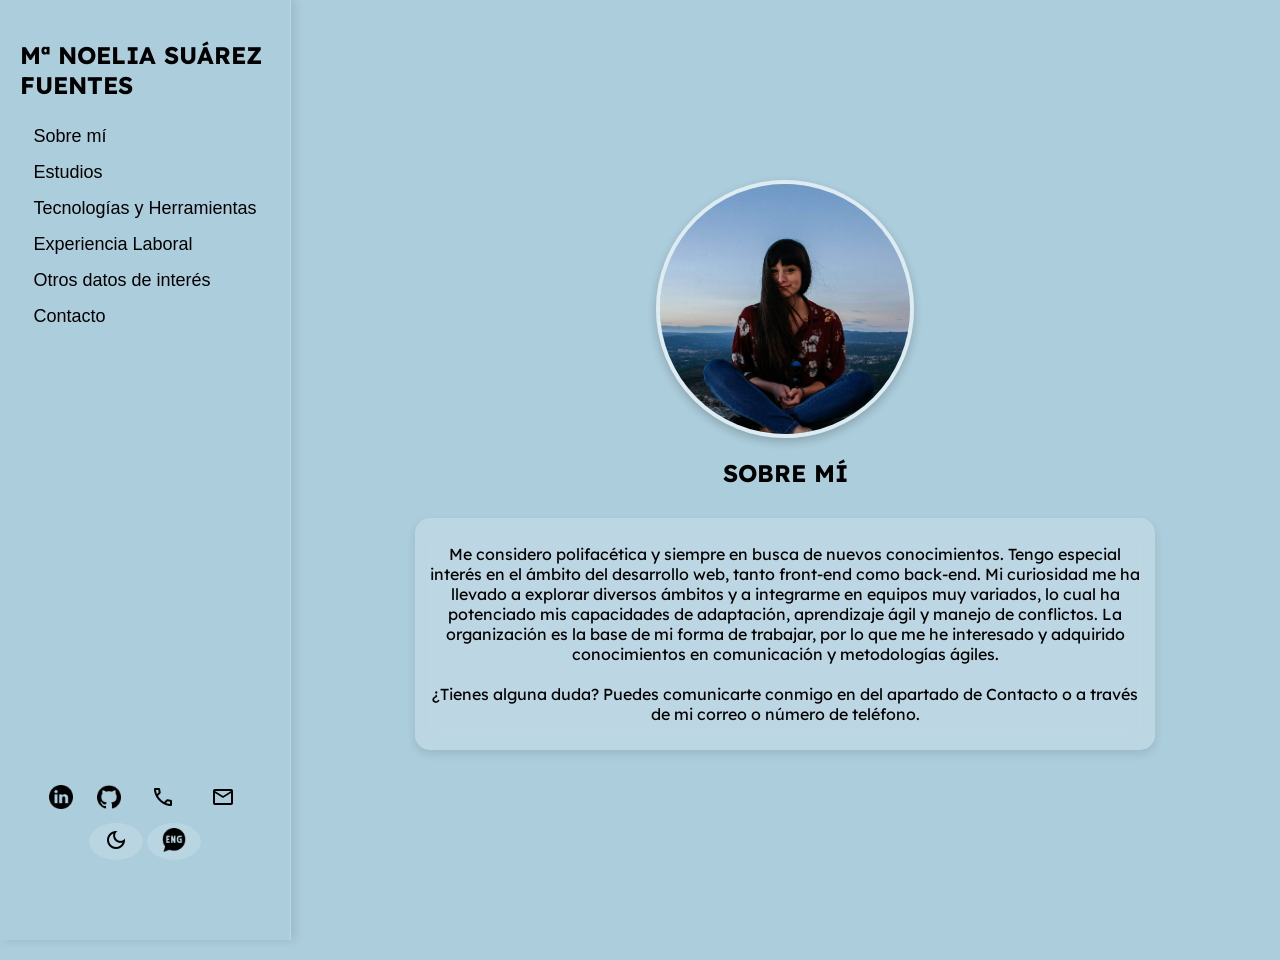
==== index.html @ 5a99ba8e "FC" ====
<!DOCTYPE html>
<html lang="es">
<head>
    <meta charset="UTF-8">
    <meta name="viewport" content="width=device-width, initial-scale=1.0">
    <title>CV Noelia Suárez</title>
    <link rel="stylesheet" href="styles.css">
</head>
<body>
    <nav class="navbar">
        <h1>Mª NOELIA SUÁREZ FUENTES</h1>
        <nav>
            <ul>
                <li><a href="#informacion-personal">Sobre mí</a></li>
                <li><a href="#estudios">Estudios</a></li>
                <li><a href="#tecnologias-herramientas">Tecnologías y Herramientas</a></li>
                <li><a href="#experiencia-laboral">Experiencia Laboral</a></li>
                <li><a href="#skills">Otros datos de interés</a></li>
                <li><a href="#contacto">Contacto</a></li>
            </ul>
        </nav>
        <div class="navbar-links">
            <a href="https://www.linkedin.com/in/noeliasuarezfuentes" target="_blank">
                <img src="recursos/linkedin-oscuro.png" alt="LinkedIn" class="navbar-icon">
            </a>
            <a href="https://github.com/noeliasqet" target="_blank">
                <img src="recursos/github-oscuro.png" alt="GitHub" class="navbar-icon">
            </a>
            <button class="tooltip">
                <img src="recursos/phone-oscuro.png" alt="Teléfono" class="navbar-icon">
                <span class="tooltip-text">+34 647 10 80 24</span>
            </button>
            <button class="tooltip">
                <img src="recursos/mail-oscuro.png" alt="Mail" class="navbar-icon">
                <span class="tooltip-text">noeliasuarezfuentes@gmail.com</span>
            </button>
            <button id="toggle-theme">
                <img src="recursos/modo-oscuro.png" alt="Modo oscuro" class="navbar-icon" id="theme-icon">
            </button>
            <button id="toggle-lang" onclick="window.location.href='index-en.html'">
                <img src="recursos/ingles-oscuro.png" alt="Inglés" class="navbar-icon">
            </button>
        </div>
    </nav>
    <main>
        <section id="informacion-personal">
            <img src="recursos/foto-perfil.jpg" alt="Foto - Noelia Suárez" class="foto-perfil">
            <h1>SOBRE MÍ</h1>
            <div class="glass-box">
                <p>Me considero polifacética y siempre en busca de nuevos conocimientos. Tengo especial interés en el ámbito del desarrollo web, tanto front-end como back-end. 
                   Mi curiosidad me ha llevado a explorar diversos ámbitos y a integrarme en equipos muy variados, lo cual ha potenciado mis capacidades de adaptación, aprendizaje ágil y manejo de conflictos.
                   La organización es la base de mi forma de trabajar, por lo que me he interesado y adquirido conocimientos en comunicación y metodologías ágiles.
                   <br><br>
                   ¿Tienes alguna duda? Puedes comunicarte conmigo en del apartado de Contacto o a través de mi correo o número de teléfono.
                </p>
            </div>
        </section>

        <section id="tecnologias-herramientas">
            <h1>TECNOLOGÍAS</h1>
            <div class="grid">
                <div class="glass-box">Java</div>
                <div class="glass-box">Python</div>
                <div class="glass-box">HTML</div>
                <div class="glass-box">CSS</div>
                <div class="glass-box">JavaScript</div>
                <div class="glass-box">SQL</div>
                <div class="glass-box">Git</div>
                <div class="glass-box">Docker</div>
                <div class="glass-box">Shell</div>
            </div>
            <h1>HERRAMIENTAS</h1>
            <div class="grid">
                <div class="glass-box">GitHub</div>
                <div class="glass-box">VSCode</div>
                <div class="glass-box">Eclipse</div>
                <div class="glass-box">IntelliJ</div>
                <div class="glass-box">Figma</div>
                <div class="glass-box">AWS</div>
                <div class="glass-box">Angular</div>
                <div class="glass-box">Miro</div>
                <div class="glass-box">Trello</div>
            </div>
        </section>

        <section id="skills">
            <h1>SOFT SKILLS Y DATOS DE INTERÉS</h1>
            <div class="glass-box">Aprendizaje ágil, resolución de problemas, adaptabilidad, manejo eficaz de conflictos, comunicación asertiva, capacidad de respuesta, planificación y organización </div>
            <div class="glass-box">Certificado de inglés B2 FIRST por Cambridge.</div>
            <div class="glass-box">Carnet de conducir y disponibilidad de desplazamiento.</div>

        </section>
        <section id="estudios">
            <h1>ESTUDIOS</h1>
            <div class= "glass-box" id="estudios-item">
                <div>
                    <h3>TÉCNICO SUPERIOR DE DISEÑO DE APLICACIONES WEB</h3>
                    <h4>IES Hermanos Machado</h4>
                    <p>2023 - Actualidad</p>
                </div>
            </div>
            <div class= "glass-box" id="estudios-item">
                <div>
                    <h3>GRADO EN PSICOLOGÍA</h3>
                    <h4>Universidad Nacional de Educación a Distancia</h4>
                    <p>2020 - 2023</p>
                </div>
            </div>
            <div class="separador"></div>
            <h1>OTRAS FORMACIONES</h1>
            <div class= "glass-box" id="estudios-item">
                <div>
                    <h3>MÁSTER EN PROGRAMACIÓN</h3>
                    <h4> Projects Computers Courses</h4>
                    <p>Máster privado de 1 año - modalidad presencial.</p> 
                    <p>HTML5, CSS, Java, Python</p>
                </div>
            </div>
            <div class= "glass-box" id="estudios-item">
                <div>
                    <h3>ANÁLISIS Y PROGRAMACIÓN EN JAVA</h3>
                    <h4>ADAMS Formación</h4>
                    <p>Curso de 140h - modalidad mixta.</p>
                    <p>Sintaxis del lenguaje, utilización de librerías, programación orientada a objetos, aplicaciones basadas en entorno gráfico, 
                        acceso a datos, arquitectura JAVA EE, desarrollo de aplicaciones web con Servlets y JSP, arquitectura MVC.</p>
                </div>
            </div>
            <div class= "glass-box" id="estudios-item">
                <div>
                    <h3>GIT</h3>
                    <h4>OpenWebinars</h4>
                    <p>Curso de 7h - modalidad online.</p>
                    <p>Herramientas, organización de código fuente, flujos de trabajo y trabajo colaborativo (etiquetas, releases, inssues, pull request e integración continua).</p>
                </div>
            </div>
            <div class= "glass-box" id="estudios-item">
                <div>
                    <h3>FUNDAMENTOS DE ANGULAR</h3>
                    <h4>OpenWebinars</h4>
                    <p>Curso de 7h - modalidad online.</p>
                    <p>Entorno de desarrollo, componentes, templates, Data Binding, pipes, directives, módulos, rutas y providers</p>
                </div>
            </div>
            <div class= "glass-box" id="estudios-item">
                <div>
                    <h3>PYTHON DESDE CERO</h3>
                    <h4>OpenWebinars</h4>
                    <p>Curso de 7h - modalidad online.</p>
                    <p>Introducción a Python 3, tipos de datos básicos, estructuras de control, tipos de datos en secuencias y mapas, excepciones, módulos, producción estructurada y programación orientada a objetos</p>
                </div>
            </div>
            <div class= "glass-box" id="estudios-item">
                <div>
                    <h3>DOCKER</h3>
                    <h4>OpenWebinars</h4>
                    <p>Curso de 7h - online.</p>
                    <p>Introducción a Docker, ejecución de contenedores, gestión de imágenes, almacenamiento, redes, creación de escenarios multicontenedor (Docker Compose) y Docker Desktop</p>
                </div>
            </div>
            <div class= "glass-box" id="estudios-item">
                <div>
                    <h3>HABILIDADES SOCIALES</h3>
                    <h4>Asociación Española de Psicología Sanitaria (AEPSIS)</h4>
                    <p>Curso de 20h - modalidad online.</p>
                    <p>Tipos de habilidades sociales, desarrollo de la empatía, desarrollo de comportamientos asertivos, escucha activa, inteligencia emocional, conocimiento del papel de las credenciales,
                        diferentes puntos de una conversación, hacer peticiones, resolución de conflicto interpersonales, realizar críticas de forma eficaz y HS en niños.
                    </p>
                </div>
            </div>
        </section>

        <section id="experiencia-laboral">
            <h1>EXPERIENCIA LABORAL</h1>

            <div class= "experiencia-laboral" id="experiencia-item">
                <div>
                    <h2>COMMUNITY MANAGER</h2>
                    <h4>FREELANCE - Usuarios y pequeñas empresas</h4>
                    <p>2020 - 2021</p>
                </div>
                <div>
                    <p>Gestión y creación de contenido para redes sociales en diversas plataformas, análisis de marca personal y seguimiento en línea y creación de estrategias de marketing para mejorar la presencia digital</p>
                </div>
            </div>
            
            <div class= "experiencia-laboral" id="experiencia-item">
                <div>
                    <h2>PROMOTOR DE VENTAS / COMERCIAL</h2>
                    <h4>SECURITAS DIRECT</h4>
                    <p>2018-2020</p>
                </div>
                <div>
                    <p>Telemarketing y visitas presenciales para la presentación de producto, asistencia en la instalación de equipos de seguridad y formación de nuevos empleados en Sevilla y Madrid.</p>
                </div>
            </div>
        </section>
        
        <section id="contacto">
            <div class="glass-box">
                <h1>CONTACTO</h1>
                <form>
                    <input type="text" placeholder="Nombre" required>
                    <input type="text" placeholder="Empresa (Opcional)">
                    <textarea placeholder="Mensaje" required></textarea>
                    <button type="submit">Enviar</button>
                </form>
            </div>
        </section>
    </main>
    <script src="script.js"></script>
</body>
</html>
---- styles.css ----
/****************? CARGAR FUENTES EXTERNAS ***************/

/*Desde https://fonts.google.com/selection/embed (ya te da el código de descarga con link o @import)*/
@import url('https://fonts.googleapis.com/css2?family=Lexend&display=swap');


.lexend {
    font-family: "Lexend", serif;
    font-optical-sizing: auto;
    font-weight: 400;
    font-style: normal;
}

.lexend-bold {
    font-family: "Lexend", serif;
    font-optical-sizing: auto;
    font-weight: 900;
    font-style: normal;
}

.lexend-light {
    font-family: "Lexend", serif;
    font-optical-sizing: auto;
    font-weight: 300;
    font-style: normal;
}

.lexend-thin {
    font-family: "Lexend", serif;
    font-optical-sizing: auto;
    font-weight: 100;
    font-style: normal;
}

/****************? MODO OSCURO ***************/

.modo-oscuro {
    background: #000322;
    color: #ffffff;
}

.modo-oscuro main {
    background: url('https://images.unsplash.com/photo-1595364397663-fca4f075d796?q=80&w=2787&auto=format&fit=crop&ixlib=rb-4.0.3&ixid=M3wxMjA3fDB8MHxwaG90by1wYWdlfHx8fGVufDB8fHx8fA%3D%3D') no-repeat center center fixed;
    background-size: cover;
    backdrop-filter: blur(10px);
}

.modo-oscuro .navbar {
    background: rgba(0, 0, 0, 0.2);
    border-right: 1px solid rgba(255, 255, 255, 0.1);
    backdrop-filter: blur(20px);
}


body {
    font-family: 'Lexend', Arial, sans-serif;
    margin: 0;
    padding: 0;
    display: flex;
    background: #accddc;
    color: #000000;
    transition: background 0.3s, color 0.3s;
}


/****************? NAVBAR ***************/

.navbar {
    position: fixed;
    width: 250px;
    height: 100vh;
    background: #accddc;
    backdrop-filter: blur(20px); 
    border-right: 1px solid rgba(255, 255, 255, 0.2);
    padding: 20px;
    display: flex;
    flex-direction: column;
    align-items: center;
    box-shadow: 4px 0 10px rgba(0, 0, 0, 0.1);
    transition: background 0.3s ease-in-out;
}

nav ul {
    list-style: none;
    padding: 0;
}

nav ul li {
    margin: 15px 0;
}

nav ul li a {
    font-family: 'Lexend-bold', sans-serif;
    text-decoration: none;
    color: inherit;
    font-size: 18px;
    cursor: pointer; 
}

.navbar-links {
    position:absolute;
    bottom: 60px;
    padding: 20px;
    margin-top: auto;
    text-align: center;
}

.navbar-links a {                       /* Para que no se vea el subrayado de los enlaces al lado del icono */
    text-decoration: none;
}

.navbar-icon {
    width: 24px; 
    height: 24px;
    margin: 0 10px;
    transition: transform 0.3s ease;
}

.navbar-icon:hover {
    transform: scale(1.1);
}



/****************? MAIN ***************/

main {
    margin-left: 290px;
    flex: 1;
    padding: 30px;
    display: flex;
    flex-direction: column;
    align-items: center;
    justify-content: center;
    background: url('https://images.unsplash.com/photo-1596468138838-0f34c2d0773b?q=80&w=2670&auto=format&fit=crop&ixlib=rb-4.0.3&ixid=M3wxMjA3fDB8MHxwaG90by1wYWdlfHx8fGVufDB8fHx8fA%3D%3D') no-repeat center center fixed;
    background-size: cover;
    min-height: 100vh;
    transition: background 0.3s;
    position: relative;
}


/****************? EFECTO CRISTAL - Divs ***************/

.glass-box {
    background: rgba(255, 255, 255, 0.2);
    padding: 10px 15px;
    margin: 30px;
    border-radius: 15px;
    backdrop-filter: blur(10px);
    box-shadow: 0 4px 10px rgba(0, 0, 0, 0.1);
    text-align: center;
    min-height: 50px;
    display: flex;
    align-items: center;
    justify-content: center;
    transition: transform 0.2s ease-in-out;
}

section {
    display: none;
    width: 100%;
    max-width: 800px;
    text-align: center;
}


section.active {
    display: block;
}

form input, form textarea, form button {
    width: 100%;
    margin: 10px 0;
    padding: 10px;
    border-radius: 5px;
}



/****************? FOTO DE PERFIL ***************/

.foto-perfil {
    width: 250px;
    height: 250px;
    border-radius: 50%;
    object-fit: cover;
    display: block;
    margin: 0 auto 20px;
    border: 4px solid rgba(255, 255, 255, 0.6);
    box-shadow: 0px 4px 10px rgba(0, 0, 0, 0.2);
}

/****************? TECNOLOGÍAS Y HERRAMIENTAS ***************/

#tecnologias-herramientas {
    text-align: center;
    padding: 20px;
    max-width: 900px;
    margin: 0 auto;
}

h1 {
    font-size: 24px;
    margin-bottom: 10px;
}

.grid {
    display: flex;
    flex-wrap: wrap;                        /* Pasa a la siguiente líne si no cabe en pantalla */
    justify-content: center;
    gap: 10px;                              /* Espacio entre elementos */
    padding: 10px;
}

#tecnologias-herramientas .glass-box {
    background: rgba(255, 255, 255, 0.2);
    padding: 10px 15px;
    margin: 0px;
    border-radius: 15px;
    backdrop-filter: blur(10px);
    box-shadow: 0 4px 10px rgba(0, 0, 0, 0.1);
    text-align: center;
    width: 120px;
    min-height: 50px;
    font-size: 14px;
    display: flex;
    align-items: center;
    justify-content: center;
    transition: transform 0.2s ease-in-out;
}

#tecnologias-herramientas .glass-box:hover {
    transform: scale(1.05);
}

/****************? SEPARADOR ***************/

.separador{
    padding: 20px;
}


/****************? EXPERIENCIA LABORAL ***************/

.experiencia-laboral {
    background: rgba(255, 255, 255, 0.1);           /* Fondo semitransparente */
    backdrop-filter: blur(10px);                      /* Efecto borroso */
    border-radius: 20px;                              /* Bordes redondeados */
    padding: 20px;
    max-width: 800px;
    margin: 50px auto;
    box-shadow: 0 4px 30px rgba(0, 0, 0, 0.1);      /* Sombra */
}

.experiencia-item {
    background: rgba(255, 255, 255, 0.1);           /* Fondo semi-transparente */
    backdrop-filter: blur(5px);
    border-radius: 15px;
    padding: 15px;
    margin: 15px 0;
    display: flex;
    justify-content: space-between;
    align-items: center;
}

.experiencia-item h2, .experiencia-item h4 {
    margin: 0;
}

.experiencia-item p {
    font-family: 'Lexend-thin', sans-serif;
}


/****************? CONTACTO ***************/

#contacto .glass-box {
    display: flex;
    justify-content: center;
    align-items: center;
    flex-direction: column;
    padding: 5%;
}

#contacto h1 {
    margin-bottom: 5%;
}

#contacto form {
    padding: 3%;
    padding-right: 5%;
    border: none;
    font-size: 16px;
}

#contacto input, textarea {
    width: 100%;
    border: none;
}

#contacto textarea {
    resize: vertical;
}

#contacto button {
    width: 35%;
    background-color: #2DADCa;
    color: beige;
    border: none;
}

#contacto button:hover {
    transform: scale(1.05);
}

.tooltip {
    background: transparent;
    border: none;
    cursor: pointer;
    position: relative;
}

.tooltip-text {
    visibility: hidden;
    background: rgba(255, 255, 255, 0.15);
    color: #00061A;
    padding: 5px;
    position: absolute;
    bottom: 150%;
    left: 50%;
    transform: translateX(-50%);
    border-radius: 5px;
    white-space: nowrap;
    opacity: 0;
    transition: opacity 0.3s;
}

.tooltip:hover .tooltip-text {
    visibility: visible;
    opacity: 1;
}


/****************? CAMBIO MODOS/IDIOMA - Para JS ***************/

#toggle-theme, #toggle-lang {
    background: rgba(255, 255, 255, 0.15);
    border: none;
    padding: 5px;
    cursor: pointer;
    border-radius: 50%;
    margin-top: 10px;
}
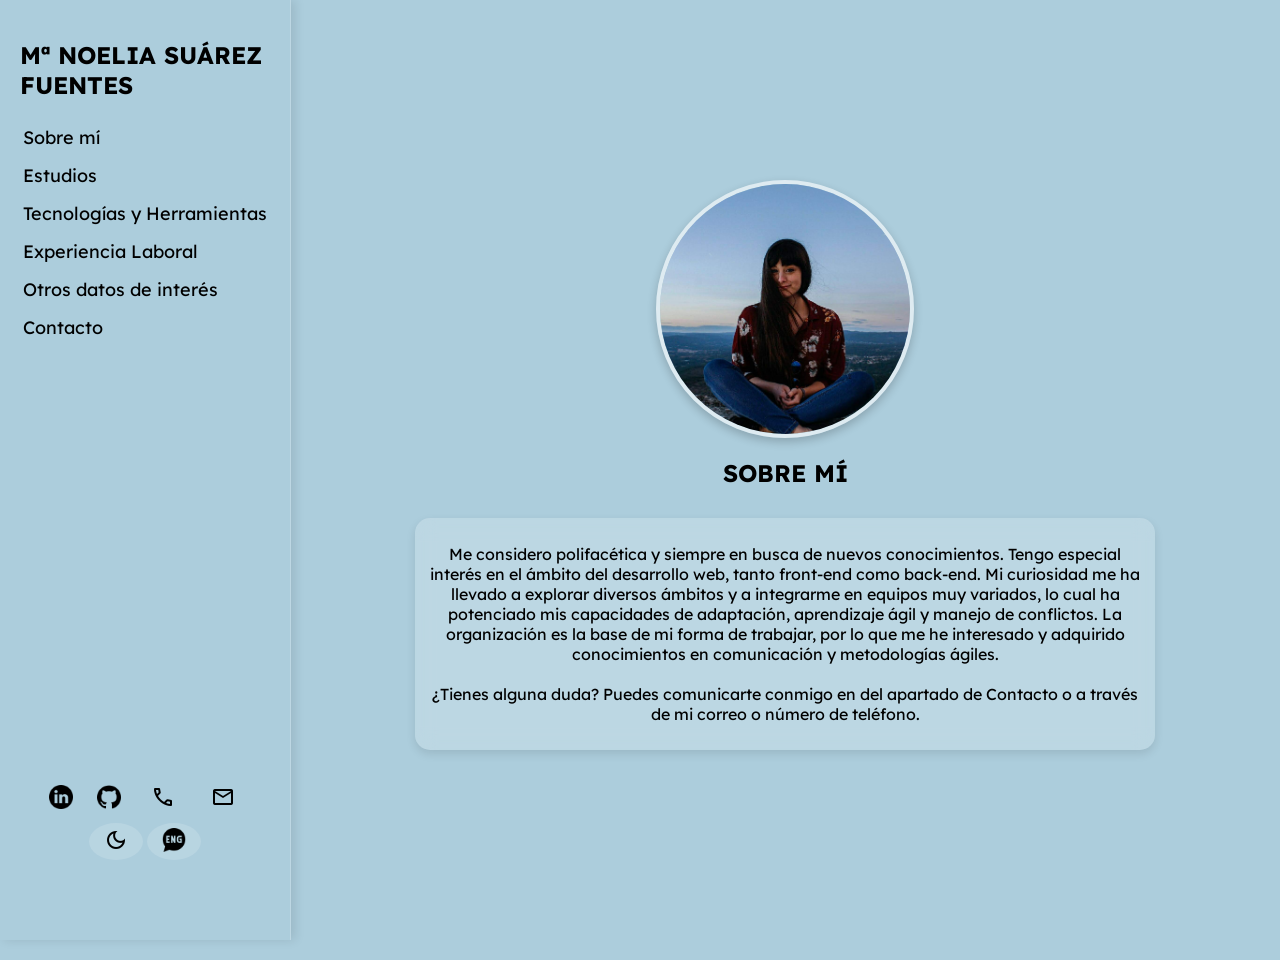
==== commit b27b9863: "CV" ====
--- a/index.html
+++ b/index.html
@@ -26,11 +26,11 @@
             <a href="https://github.com/noeliasqet" target="_blank">
                 <img src="recursos/github-oscuro.png" alt="GitHub" class="navbar-icon">
             </a>
-            <button class="tooltip">
+            <button class="tooltip" onclick="copiarAlPortapapeles('(+34)647108024')">
                 <img src="recursos/phone-oscuro.png" alt="Teléfono" class="navbar-icon">
                 <span class="tooltip-text">+34 647 10 80 24</span>
             </button>
-            <button class="tooltip">
+            <button class="tooltip" onclick="copiarAlPortapapeles('noeliasuarezfuentes@gmail.com')">
                 <img src="recursos/mail-oscuro.png" alt="Mail" class="navbar-icon">
                 <span class="tooltip-text">noeliasuarezfuentes@gmail.com</span>
             </button>
--- a/styles.css
+++ b/styles.css
@@ -78,6 +78,7 @@
     align-items: center;
     box-shadow: 4px 0 10px rgba(0, 0, 0, 0.1);
     transition: background 0.3s ease-in-out;
+    z-index: 1000;
 }
 
 nav ul {
@@ -90,7 +91,7 @@
 }
 
 nav ul li a {
-    font-family: 'Lexend-bold', sans-serif;
+    font-family: 'Lexend', sans-serif;
     text-decoration: none;
     color: inherit;
     font-size: 18px;
